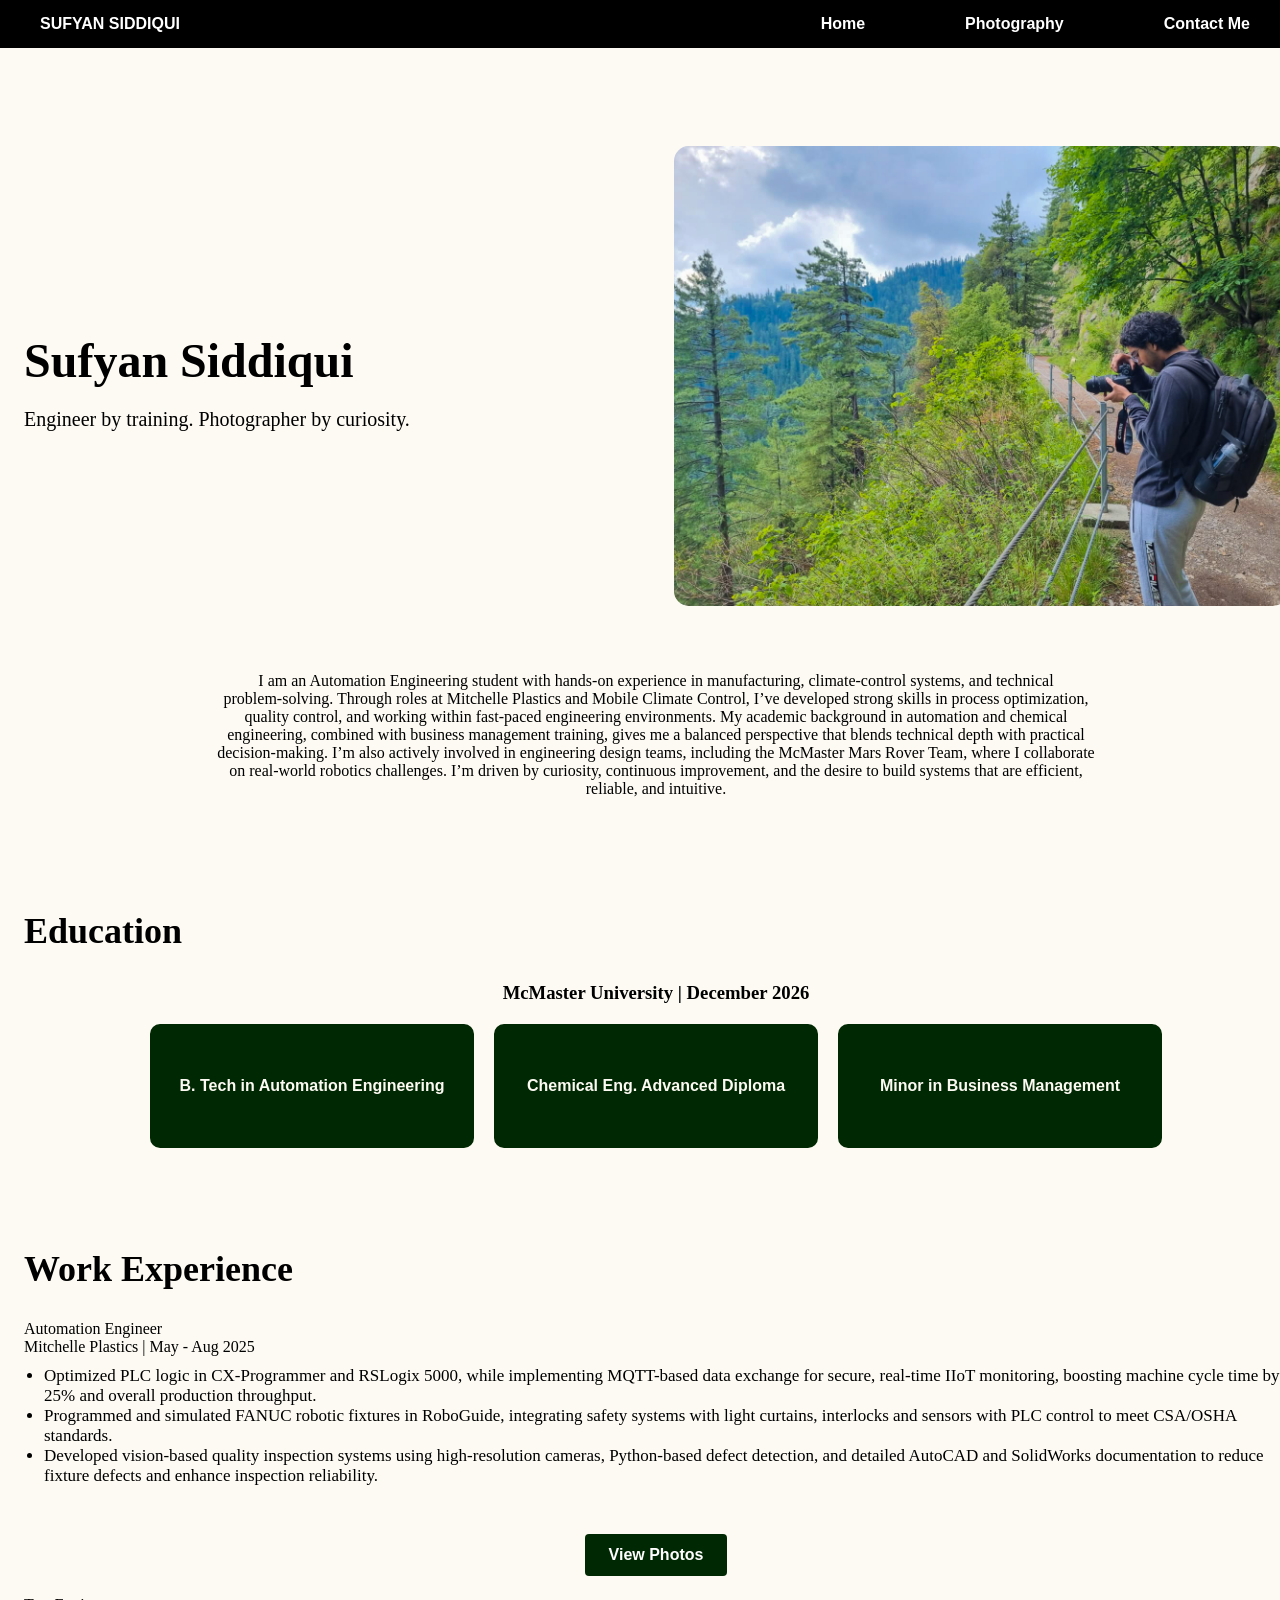
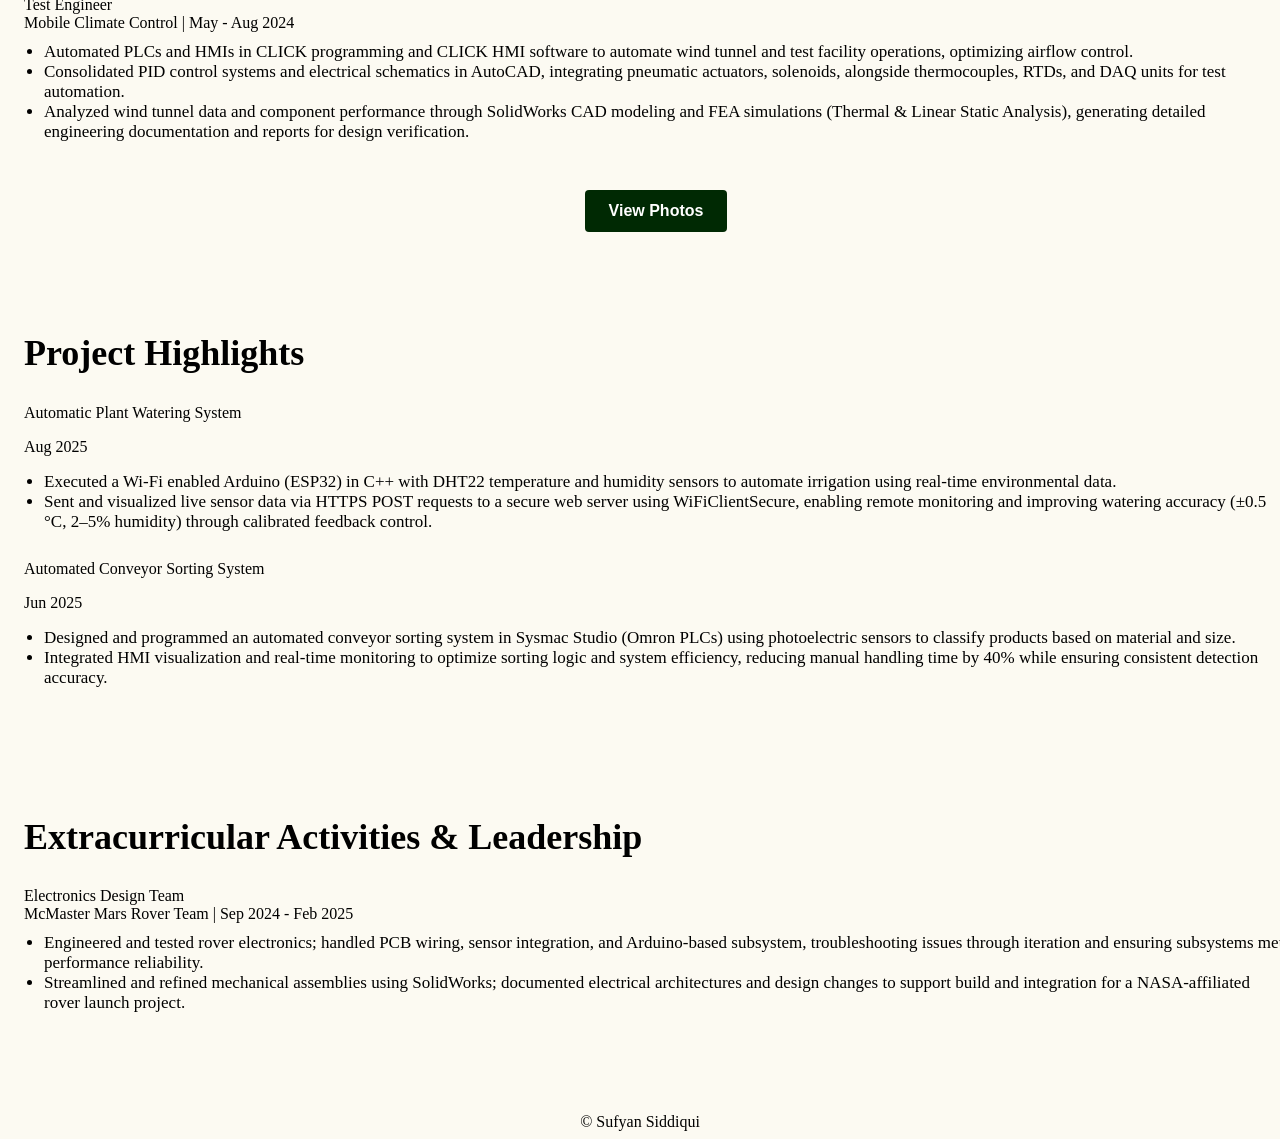
==== index.html @ 620c3e30 "Initial commit for personal webpage" ====
<!DOCTYPE html>
<html>
<!--
    SA: I, Sufyan Siddiqui, 400469024 certify that this material is my orignal work. 
    No other person's work has been used without due acknowledgement.
    I have also not made my work available to anyone else.    -->
<html lang="en">

<head>
    <meta charset="UTF-8" />
    <meta name="viewport" content="width=device-width, initial-scale=1.0" />
    <link rel="preconnect" href="https://fonts.googleapis.com">
    <link rel="preconnect" href="https://fonts.gstatic.com" crossorigin>
    <link
        href="https://fonts.googleapis.com/css2?family=Forum&family=Instrument+Serif:ital@0;1&family=Open+Sans:ital,wght@0,300..800;1,300..800&family=Raleway:ital,wght@0,100..900;1,100..900&family=Sour+Gummy:ital,wght@0,100..900;1,100..900&display=swap"
        rel="stylesheet">
    <link rel="stylesheet" href="styles.css" />
</head>


<body>
    <!-- navbar -->
    <nav class="top-nav">
        <span style="color: white; text-align: left; font-weight: bold; flex: 1;">SUFYAN SIDDIQUI</span>
        <a href="/index.html">Home</a>
        <a href="/photography.html">Photography</a>
        <a href="/contact.html">Contact Me</a>
    </nav>

    <div class="container">

        <!-- hero section -->
        <div class="hero-section" style="display: flex; flex-direction: column; align-items: center;">
            <div class="hero-content">

                <div class="hero-text">
                    <h1>Sufyan Siddiqui</h1>
                    <p>Engineer by training. Photographer by curiosity.</p>
                </div>

                <div class="hero-image">
                    <img src="pic.jpg" alt="hero-image" style="border-radius: 15px; width: 1000px;">
                </div>
            </div>

            <div style="width: 70%; margin: 0 auto;">
                <p style="text-align: center;">
                    I am an Automation Engineering student with hands‑on experience in manufacturing, climate‑control
                    systems, and technical problem‑solving. Through roles at Mitchelle Plastics and Mobile Climate
                    Control,
                    I’ve developed strong skills in process optimization, quality control, and working within fast‑paced
                    engineering environments. My academic background in automation and chemical engineering, combined
                    with
                    business management training, gives me a balanced perspective that blends technical depth with
                    practical
                    decision‑making. I’m also actively involved in engineering design teams, including the McMaster Mars
                    Rover Team, where I collaborate on real‑world robotics challenges. I’m driven by curiosity,
                    continuous
                    improvement, and the desire to build systems that are efficient, reliable, and intuitive.
                </p>
            </div>
        </div>





        <!-- education section -->
        <section>
            <h2 style="text-align: left; font-size: 36px;">Education</h2>
            <div style="text-align: center;">

                <div>

                    <h3>McMaster University | December 2026</h3>
                </div>
            </div>
            <div class="education-boxes">
                <div class="education-box">

                    <strong>B. Tech in Automation Engineering</strong>

                </div>
                <div class="education-box">

                    <strong>Chemical Eng. Advanced Diploma</strong>

                </div>
                <div class="education-box">
                    <strong>Minor in Business Management</strong>
                </div>
            </div>
        </section>

        <!-- work experience section -->
        <section>
            <h2 style="text-align: left; font-size: 36px;">Work Experience</h2>

            <div class="experience-container">
                <div class="experience-card">
                    <div class="exp-left">
                        <div class="exp-text">
                            <div class="exp-title">Automation Engineer</div>
                            <div class="exp-subtitle">Mitchelle Plastics | May - Aug 2025</div>
                            <ul style="margin: 10px 0; padding-left: 20px; font-size: 17px;">
                                <li>Optimized PLC logic in CX-Programmer and RSLogix 5000, while implementing MQTT-based
                                    data
                                    exchange for secure, real-time IIoT monitoring, boosting machine cycle time by 25%
                                    and overall
                                    production throughput.</li>
                                <li>Programmed and simulated FANUC robotic fixtures in RoboGuide, integrating safety
                                    systems with
                                    light curtains, interlocks and sensors with PLC control to meet CSA/OSHA standards.
                                </li>
                                <li>Developed vision-based quality inspection systems using high-resolution cameras,
                                    Python-based
                                    defect detection, and detailed AutoCAD and SolidWorks documentation to reduce
                                    fixture defects
                                    and enhance inspection reliability.</li>
                            </ul>
                        </div>
                    </div>
                </div>
            </div>

            <br>

            <button class="view-photos-btn" onclick="toggleDropdown('dropdown1')">View Photos</button>

            <div class="photo-dropdown" id="dropdown1">
                <div class="slideshow-container" id="slideshow1">
                    <div class="slide-counter"><span class="current-slide">1</span> / <span
                            class="total-slides">4</span></div>

                    <div class="slide active">
                        <img src="mp1.jpeg" alt="Mitchelle Plastics 1">
                    </div>

                    <div class="slide">
                        <img src="mp2.jpeg" alt="Mitchelle Plastics 2">
                    </div>

                    <div class="slide">
                        <img src="mp3.jpeg" alt="Mitchelle Plastics 3">
                    </div>

                    <div class="slide">
                        <img src="mp4.jpeg" alt="Mitchelle Plastics 4">
                    </div>

                    <a class="prev" onclick="changeSlide(-1, 'slideshow1')">&#10094;</a>
                    <a class="next" onclick="changeSlide(1, 'slideshow1')">&#10095;</a>
                </div>
            </div>



            <div class="experience-card">
                <div class="exp-left">
                    <div class="exp-text">
                        <div class="exp-title">Test Engineer </div>
                        <div class="exp-subtitle">Mobile Climate Control | May - Aug 2024</div>
                        <ul style="margin: 10px 0; padding-left: 20px; font-size: 17px;">
                            <li>Automated PLCs and HMIs in CLICK programming and CLICK HMI software to automate wind
                                tunnel and
                                test
                                facility operations, optimizing airflow control.</li>
                            <li>Consolidated PID control systems and electrical schematics in AutoCAD, integrating
                                pneumatic
                                actuators,
                                solenoids, alongside thermocouples, RTDs, and DAQ units for test automation.</li>
                            <li>Analyzed wind tunnel data and component performance through SolidWorks CAD modeling and
                                FEA
                                simulations
                                (Thermal &amp; Linear Static Analysis), generating detailed engineering documentation
                                and
                                reports for design
                                verification.</li>
                        </ul>
                    </div>
                </div>
            </div><br>

            <button class="view-photos-btn" onclick="toggleDropdown('dropdown2')">View Photos</button>

            <div class="photo-dropdown" id="dropdown2">
                <div class="slideshow-container" id="slideshow2">
                    <div class="slide-counter"><span class="current-slide">1</span> / <span
                            class="total-slides">3</span></div>

                    <div class="slide active">
                        <img src="mcc1.jpeg" alt="Mobile Climate Control 1">
                    </div>

                    <div class="slide">
                        <img src="mcc2.jpeg" alt="Mobile Climate Control 2">
                    </div>

                    <div class="slide">

                        <img src="mcc3.jpeg" alt="Mobile Climate Control 3">
                    </div>

                    <a class="prev" onclick="changeSlide(-1, 'slideshow2')">&#10094;</a>
                    <a class="next" onclick="changeSlide(1, 'slideshow2')">&#10095;</a>
                </div>
            </div>

        </section>

        <section>
            <h2 style="text-align: left; font-size: 36px;">Project Highlights</h2>


            <div class="experience-card">
                <div class="exp-left">
                    <div class="exp-text">
                        <div class="exp-title">Automatic Plant Watering System</div>
                        <p class="exp-subtitle">Aug 2025</p>
                        <ul style="margin: 10px 0; padding-left: 20px; font-size: 17px;">
                            <li> Executed a Wi-Fi enabled Arduino (ESP32) in C++ with DHT22 temperature and humidity
                                sensors to
                                automate
                                irrigation using real-time environmental data.</li>
                            <li>Sent and visualized live sensor data via HTTPS POST requests to a secure web server
                                using
                                WiFiClientSecure,
                                enabling
                                remote monitoring and improving watering accuracy (±0.5 °C, 2–5% humidity) through
                                calibrated
                                feedback
                                control.</li>
                        </ul>
                    </div>
                </div>
            </div><br>


            <div class="experience-card">
                <div class="exp-left">
                    <div class="exp-text">
                        <div class="exp-title">Automated Conveyor Sorting System</div>
                        <p class="exp-subtitle">Jun 2025</p>
                        <ul style="margin: 10px 0; padding-left: 20px; font-size: 17px;">
                            <li> Designed and programmed an automated conveyor sorting system in Sysmac Studio (Omron
                                PLCs)
                                using
                                photoelectric sensors to classify products based on material and size.</li>
                            <li>Integrated HMI visualization and real-time monitoring to optimize sorting logic and
                                system
                                efficiency, reducing manual handling time by 40% while ensuring consistent detection
                                accuracy.
                            </li>
                        </ul>
                    </div>
                </div>
            </div><br>
        </section>

        <section class="section">
            <h2 style="text-align: left; font-size: 36px;">Extracurricular Activities & Leadership</h2>



            <div class="experience-card">
                <div class="exp-left">
                    <div class="exp-text">
                        <div class="exp-title">Electronics Design Team </div>
                        <div class="exp-subtitle">McMaster Mars Rover Team | Sep 2024 - Feb 2025</div>
                        <ul style="margin: 10px 0; padding-left: 20px; font-size: 17px;">
                            <li>Engineered and tested rover electronics; handled PCB wiring, sensor integration, and
                                Arduino-based
                                subsystem, troubleshooting issues through iteration and ensuring subsystems met
                                performance
                                reliability.</li>
                            <li>Streamlined and refined mechanical assemblies using SolidWorks; documented electrical
                                architectures and
                                design changes to support build and integration for a NASA-affiliated rover launch
                                project.</li>

                        </ul>
                    </div>
                </div>
            </div>
        </section>
    </div>


    <footer style="text-align: center;">
        &#169;  Sufyan Siddiqui
    </footer>




    <script>
        function toggleDropdown(dropdownId) {
            const dropdown = document.getElementById(dropdownId);
            dropdown.classList.toggle('active');
        }

        function changeSlide(direction, slideshowId) {
            const slideshow = document.getElementById(slideshowId);
            const slides = slideshow.getElementsByClassName('slide');
            const counter = slideshow.querySelector('.current-slide');

            let currentIndex = 0;
            for (let i = 0; i < slides.length; i++) {
                if (slides[i].classList.contains('active')) {
                    currentIndex = i;
                    slides[i].classList.remove('active');
                    break;
                }
            }

            currentIndex += direction;

            if (currentIndex >= slides.length) {
                currentIndex = 0;
            } else if (currentIndex < 0) {
                currentIndex = slides.length - 1;
            }

            slides[currentIndex].classList.add('active');
            counter.textContent = currentIndex + 1;
        }
    </script>
</body>

</html>
---- styles.css ----
.container {
  max-width: 1500px;
  width: 100%;
  margin: 0 auto;
  padding: 0 16px;
}


.top-nav {
    position: fixed;
    top: 0;
    left: 0;
    width: 100%;
    background: rgb(0, 0, 0);
    display: flex;
    justify-content: flex-end;
    gap: 30px;
    padding: 15px 40px;
    padding-right: 100px;
    z-index: 1000;
    font-family: "Arial", sans-serif;
}

.top-nav a {
    color: white;
    text-decoration: none;
    font-size: 16px;
    font-weight: 600;
    padding-right: 70px;

}

.top-nav a:hover {
    text-decoration: underline;
}

body {
    background-color: rgb(252, 250, 242);
    margin-top: 80px;
    font-family: Cambria, Cochin, Georgia, Times, 'Times New Roman', serif;
}

/* Section spacing based on screen size */
section,
.section {
    margin-bottom: clamp(40px, 8vw, 100px);
}

/* Hero section styles */
.hero-section {
    display: flex;
    justify-content: center;
    align-items: center;
    gap: clamp(20px, 5vw, 50px);
    min-height: 800px;
}

.hero-content {
    display: flex;
    flex-direction: row;
    gap: clamp(20px, 5vw, 50px);
    align-items: center;
}

.hero-text {
    flex: 1;
    max-width: 600px;
}

.hero-text h1 {
    font-size: clamp(32px, 6vw, 48px);
    margin-bottom: 16px;
}

.hero-text p {
    font-size: clamp(16px, 2.5vw, 20px);
}

.hero-image {
    flex: 1;
    display: flex;
    justify-content: center;
    align-items: center;
}

.hero-image img {
    max-width: 100%;
    height: auto;
    width: clamp(300px, 80vw, 500px);
}

/* Education boxes */
.education-boxes {
    display: flex;
    gap: 20px;
    justify-content: center;
    margin: 20px 0;
    font-family: 'Poppins', sans-serif;
    flex-wrap: wrap;
    color: rgb(252, 250, 242);
}

.education-box {
    width: 300px;
    height: 100px;
    border: 2px solid rgb(0, 41, 3);
    display: flex;
    align-items: center;
    justify-content: center;
    text-align: center;
    background-color: rgb(0, 41, 3);
    padding: 10px;
    border-radius: 10px;
}





.slideshow-container {
    position: relative;
    max-width: 600px;
    width: 90%;
    margin: 20px auto;
    background-color: #000;
    border-radius: 8px;
    overflow: hidden;
}

/* Photo dropdown styles */
.photo-dropdown {
    display: none;
    overflow: hidden;
    transition: max-height 0.3s ease-out;
}

.photo-dropdown.active {
    display: block;
}

.view-photos-btn {
    display: block;
    margin: 20px auto;
    padding: 12px 24px;
    background-color: rgb(0, 41, 3);
    color: white;
    border: none;
    border-radius: 4px;
    font-size: 16px;
    font-weight: 600;
    cursor: pointer;
    transition: background-color 0.3s ease;
}

.view-photos-btn:hover {
    background-color: rgb(0, 60, 5);
}

.view-photos-btn:active {
    background-color: rgb(0, 30, 2);
}

.slide {
    display: none;
    width: 100%;
}

.slide.active {
    display: block;
}

.slide img {
    width: 100%;
    height: auto;
    display: block;
}

.prev,
.next {
    cursor: pointer;
    position: absolute;
    top: 50%;
    width: auto;
    margin-top: -22px;
    padding: 16px;
    color: white;
    font-weight: bold;
    font-size: 18px;
    transition: 0.3s ease;
    border-radius: 0 3px 3px 0;
    user-select: none;
    background-color: rgba(0, 0, 0, 0.5);
}

.next {
    right: 0;
    border-radius: 3px 0 0 3px;
}

.prev:hover,
.next:hover {
    background-color: rgba(0, 0, 0, 0.8);
}

.slide-counter {
    color: #f2f2f2;
    font-size: 14px;
    padding: 8px 12px;
    position: absolute;
    top: 10px;
    right: 10px;
    background-color: rgba(0, 0, 0, 0.5);
    border-radius: 4px;
}
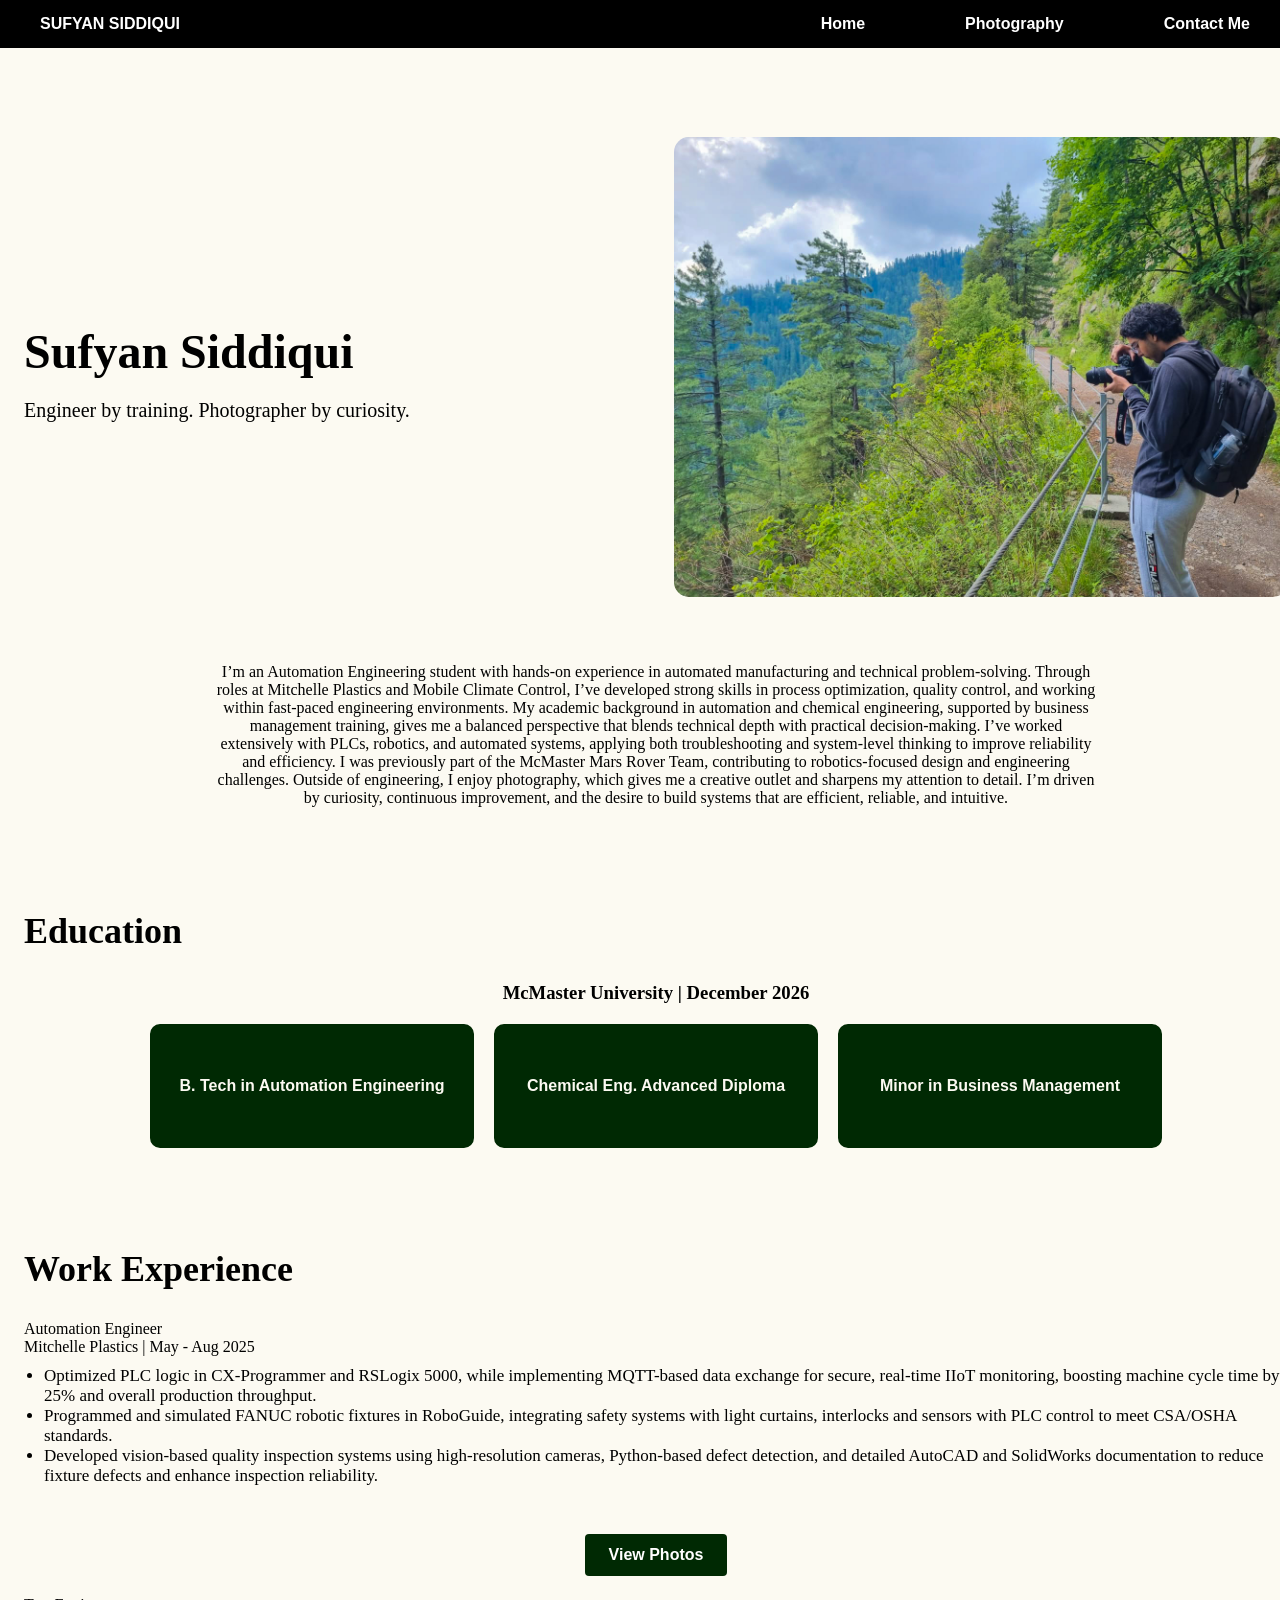
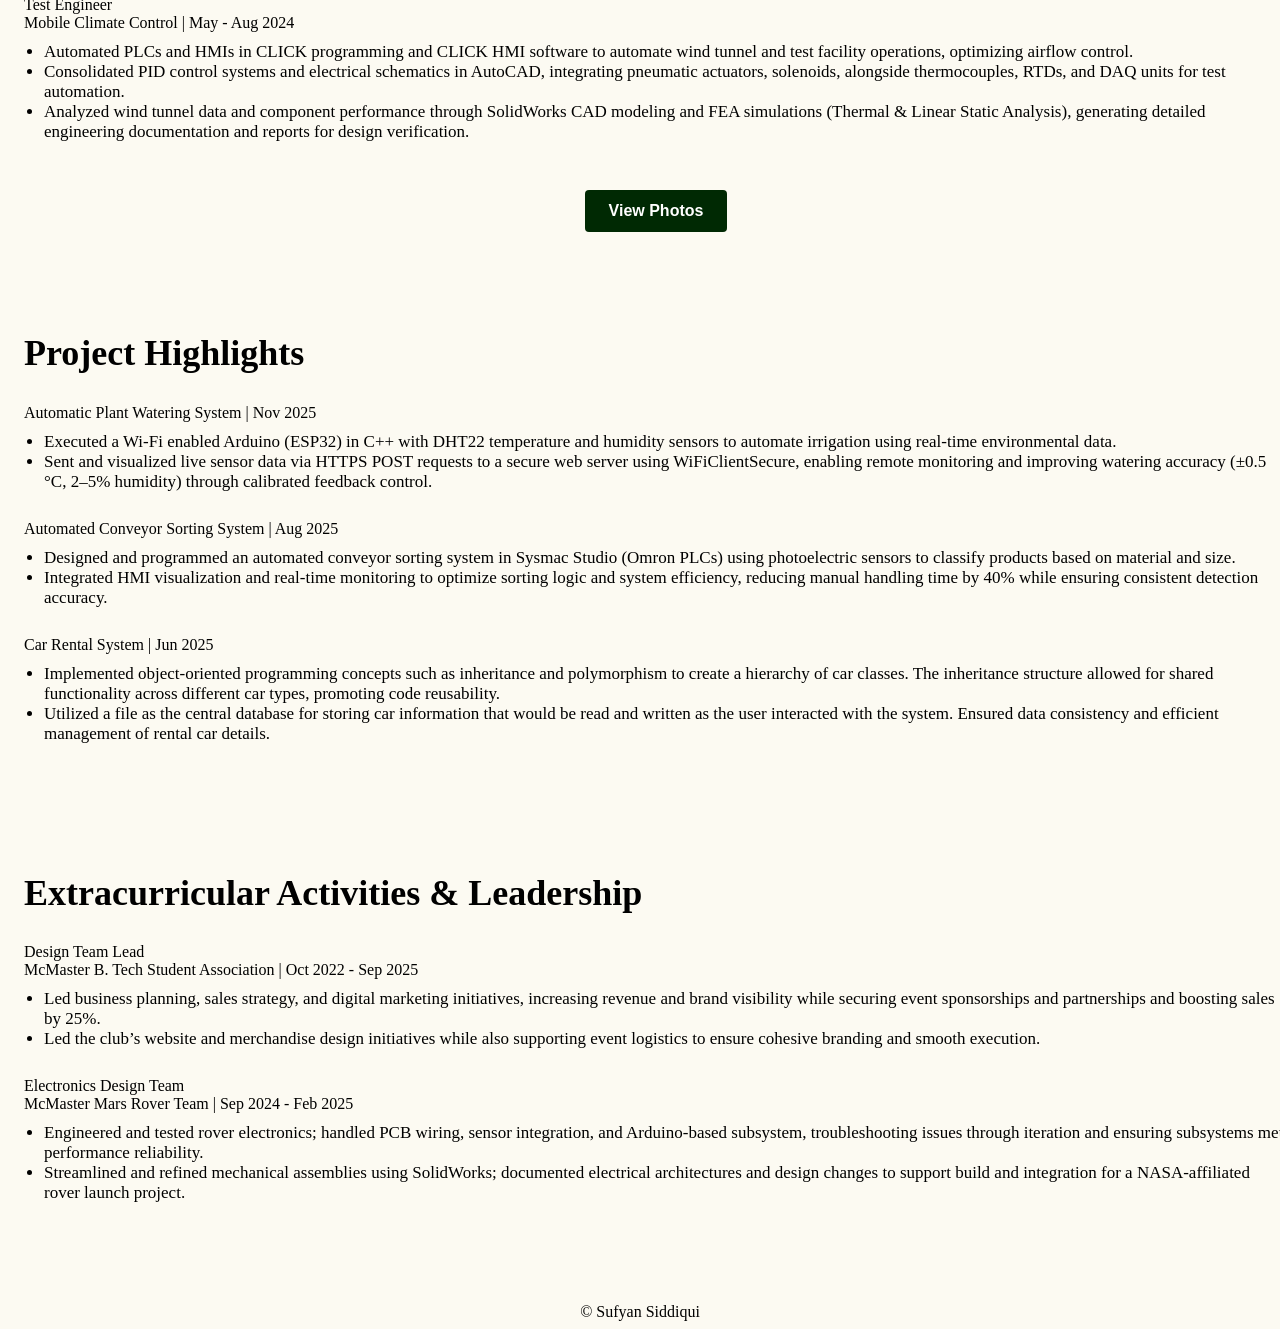
==== commit 4020039c: "added another club and project" ====
--- a/index.html
+++ b/index.html
@@ -45,19 +45,19 @@
 
             <div style="width: 70%; margin: 0 auto;">
                 <p style="text-align: center;">
-                    I am an Automation Engineering student with hands‑on experience in manufacturing, climate‑control
-                    systems, and technical problem‑solving. Through roles at Mitchelle Plastics and Mobile Climate
-                    Control,
-                    I’ve developed strong skills in process optimization, quality control, and working within fast‑paced
-                    engineering environments. My academic background in automation and chemical engineering, combined
-                    with
-                    business management training, gives me a balanced perspective that blends technical depth with
-                    practical
-                    decision‑making. I’m also actively involved in engineering design teams, including the McMaster Mars
-                    Rover Team, where I collaborate on real‑world robotics challenges. I’m driven by curiosity,
-                    continuous
-                    improvement, and the desire to build systems that are efficient, reliable, and intuitive.
-                </p>
+                    I’m an Automation Engineering student with hands‑on experience in automated manufacturing and
+                    technical problem‑solving. Through roles at Mitchelle Plastics and Mobile Climate
+                    Control, I’ve developed strong skills in process optimization, quality control, and working within
+                    fast‑paced engineering environments. My academic background in automation and chemical
+                    engineering, supported by business management training, gives me a balanced perspective that blends
+                    technical depth with practical decision‑making.
+
+                    I’ve worked extensively with PLCs, robotics, and automated systems, applying both troubleshooting
+                    and system‑level thinking to improve reliability and efficiency. I was previously part of the
+                    McMaster Mars Rover Team, contributing to robotics‑focused design and engineering challenges.
+                    Outside of engineering, I enjoy photography, which gives me a creative outlet and sharpens my
+                    attention to detail. I’m driven by curiosity, continuous improvement, and the desire to build
+                    systems that are efficient, reliable, and intuitive.</p>
             </div>
         </div>
 
@@ -215,8 +215,7 @@
             <div class="experience-card">
                 <div class="exp-left">
                     <div class="exp-text">
-                        <div class="exp-title">Automatic Plant Watering System</div>
-                        <p class="exp-subtitle">Aug 2025</p>
+                        <div class="exp-title">Automatic Plant Watering System | Nov 2025</div>
                         <ul style="margin: 10px 0; padding-left: 20px; font-size: 17px;">
                             <li> Executed a Wi-Fi enabled Arduino (ESP32) in C++ with DHT22 temperature and humidity
                                 sensors to
@@ -239,8 +238,7 @@
             <div class="experience-card">
                 <div class="exp-left">
                     <div class="exp-text">
-                        <div class="exp-title">Automated Conveyor Sorting System</div>
-                        <p class="exp-subtitle">Jun 2025</p>
+                        <div class="exp-title">Automated Conveyor Sorting System | Aug 2025</div>
                         <ul style="margin: 10px 0; padding-left: 20px; font-size: 17px;">
                             <li> Designed and programmed an automated conveyor sorting system in Sysmac Studio (Omron
                                 PLCs)
@@ -255,6 +253,26 @@
                     </div>
                 </div>
             </div><br>
+
+            <div class="experience-card">
+                <div class="exp-left">
+                    <div class="exp-text">
+                        <div class="exp-title">Car Rental System | Jun 2025</div>
+                        <ul style="margin: 10px 0; padding-left: 20px; font-size: 17px;">
+                            <li> Implemented object-oriented programming concepts such as inheritance and polymorphism
+                                to create a
+                                hierarchy of car classes. The inheritance structure allowed for shared functionality
+                                across different car types,
+                                promoting code reusability.</li>
+                            <li>Utilized a file as the central database for storing car information that would be read
+                                and written as the user
+                                interacted with the system. Ensured data consistency and efficient management of rental
+                                car details.
+                            </li>
+                        </ul>
+                    </div>
+                </div>
+            </div><br>
         </section>
 
         <section class="section">
@@ -262,6 +280,24 @@
 
 
 
+            <div class="experience-card">
+                <div class="exp-left">
+                    <div class="exp-text">
+                        <div class="exp-title">Design Team Lead </div>
+                        <div class="exp-subtitle">McMaster B. Tech Student Association | Oct 2022 - Sep 2025</div>
+                        <ul style="margin: 10px 0; padding-left: 20px; font-size: 17px;">
+                            <li>Led business planning, sales strategy, and digital marketing initiatives, increasing
+                                revenue and brand
+                                visibility while securing event sponsorships and partnerships and boosting sales by 25%.
+                            </li>
+                            <li>Led the club’s website and merchandise design initiatives while also supporting event
+                                logistics to ensure cohesive branding and smooth execution.</li>
+
+                        </ul>
+                    </div>
+                </div>
+            </div>
+            <br>
             <div class="experience-card">
                 <div class="exp-left">
                     <div class="exp-text">
@@ -287,7 +323,7 @@
 
 
     <footer style="text-align: center;">
-        &#169;  Sufyan Siddiqui
+        &#169; Sufyan Siddiqui
     </footer>
 
 
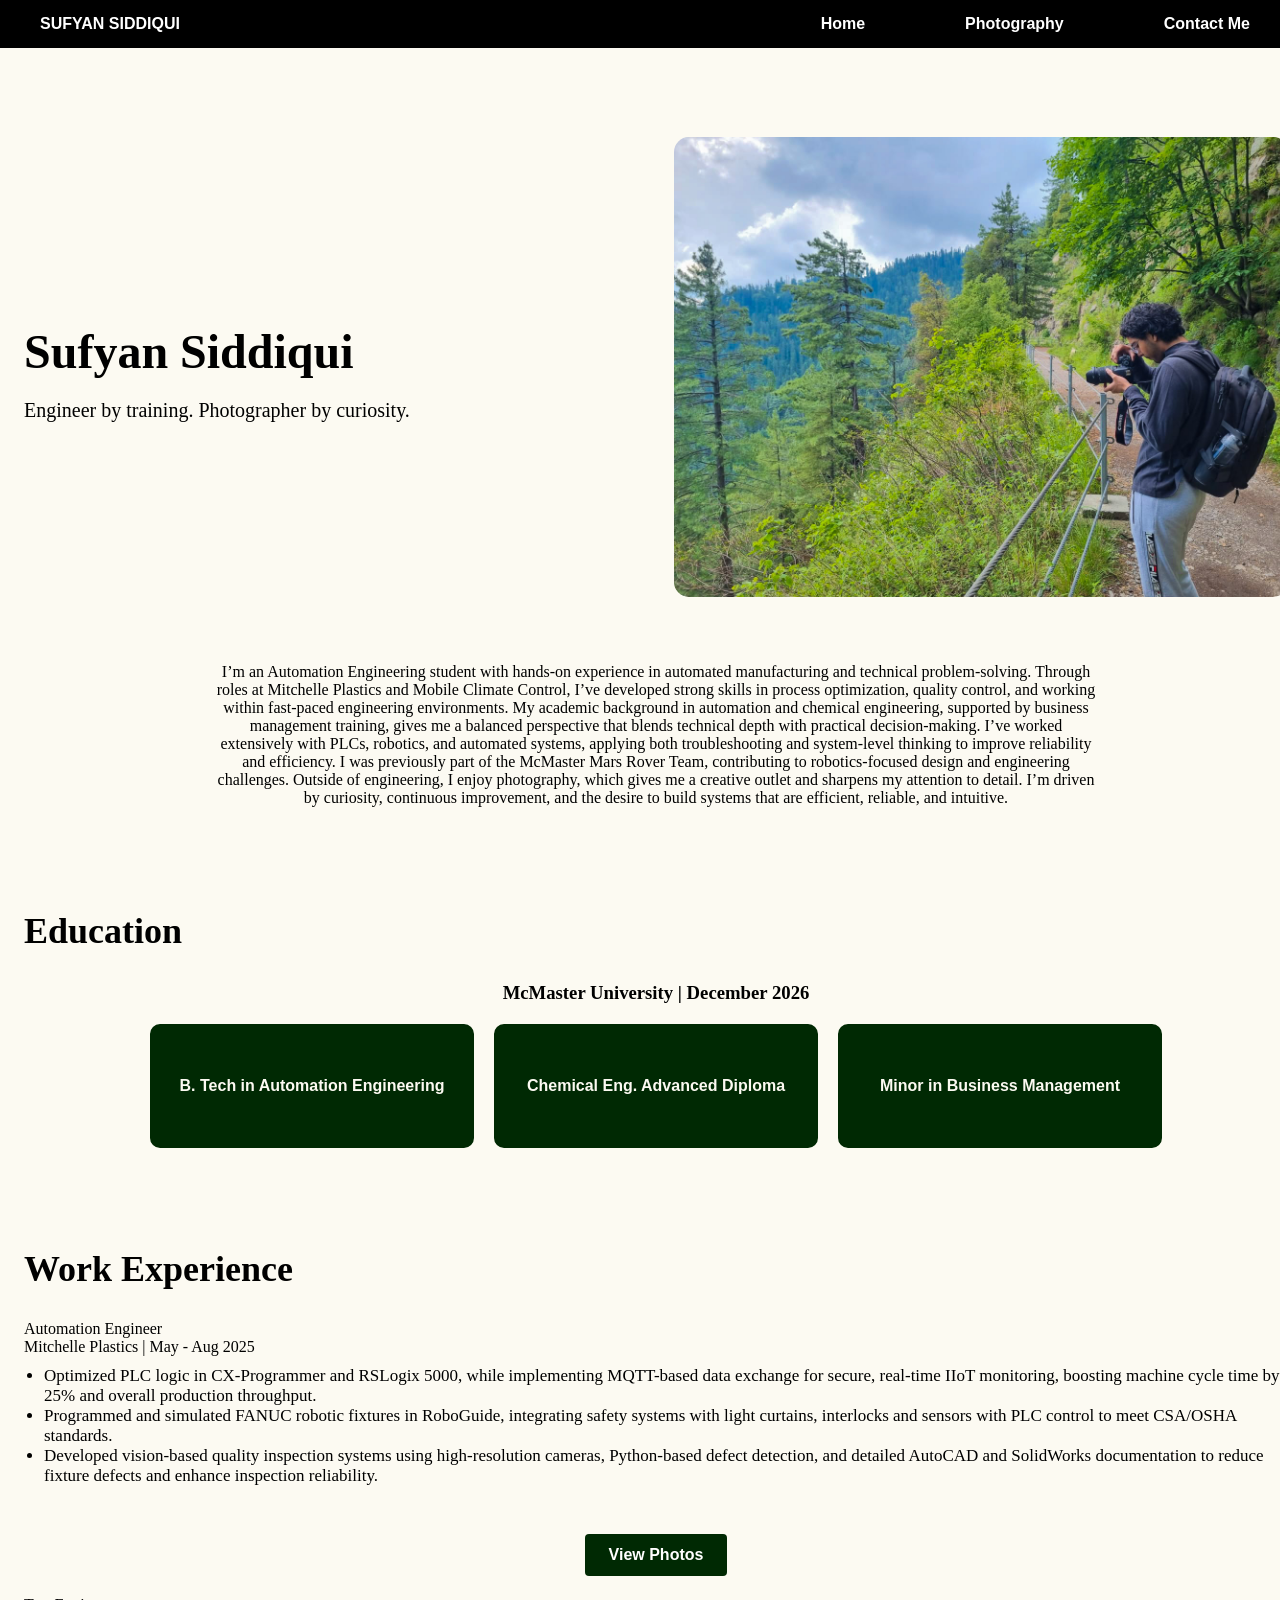
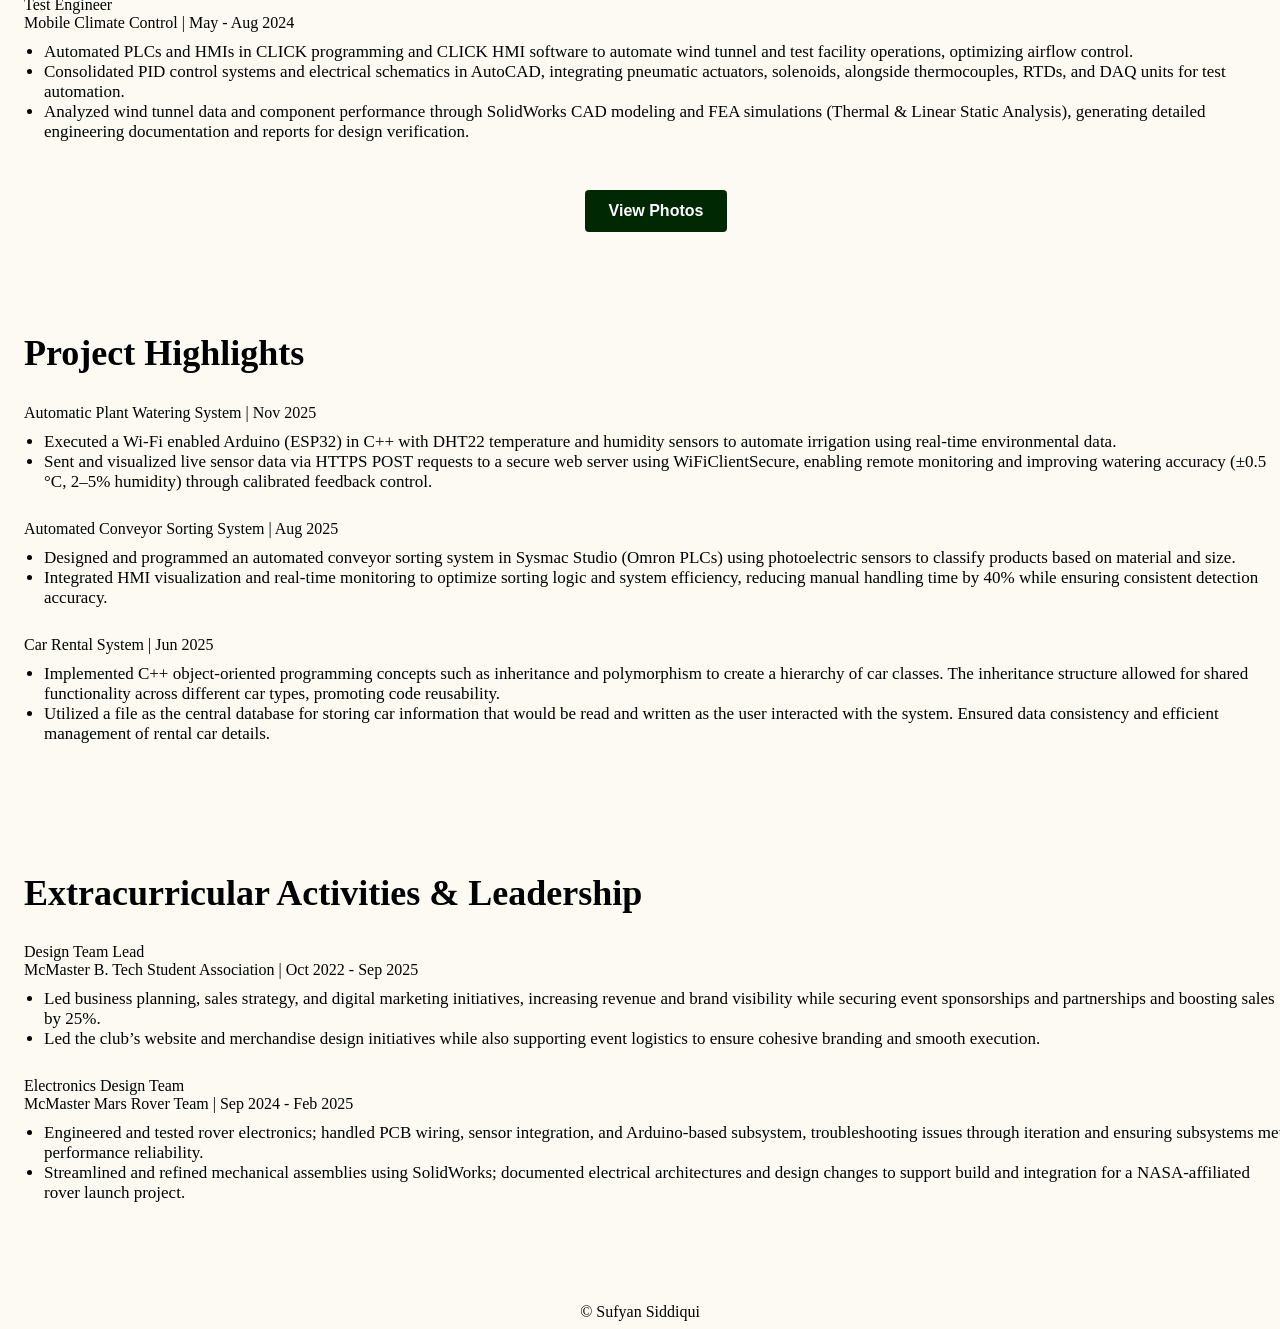
==== commit b81bda46: "fixed project description" ====
--- a/index.html
+++ b/index.html
@@ -259,7 +259,7 @@
                     <div class="exp-text">
                         <div class="exp-title">Car Rental System | Jun 2025</div>
                         <ul style="margin: 10px 0; padding-left: 20px; font-size: 17px;">
-                            <li> Implemented object-oriented programming concepts such as inheritance and polymorphism
+                            <li> Implemented C++ object-oriented programming concepts such as inheritance and polymorphism
                                 to create a
                                 hierarchy of car classes. The inheritance structure allowed for shared functionality
                                 across different car types,
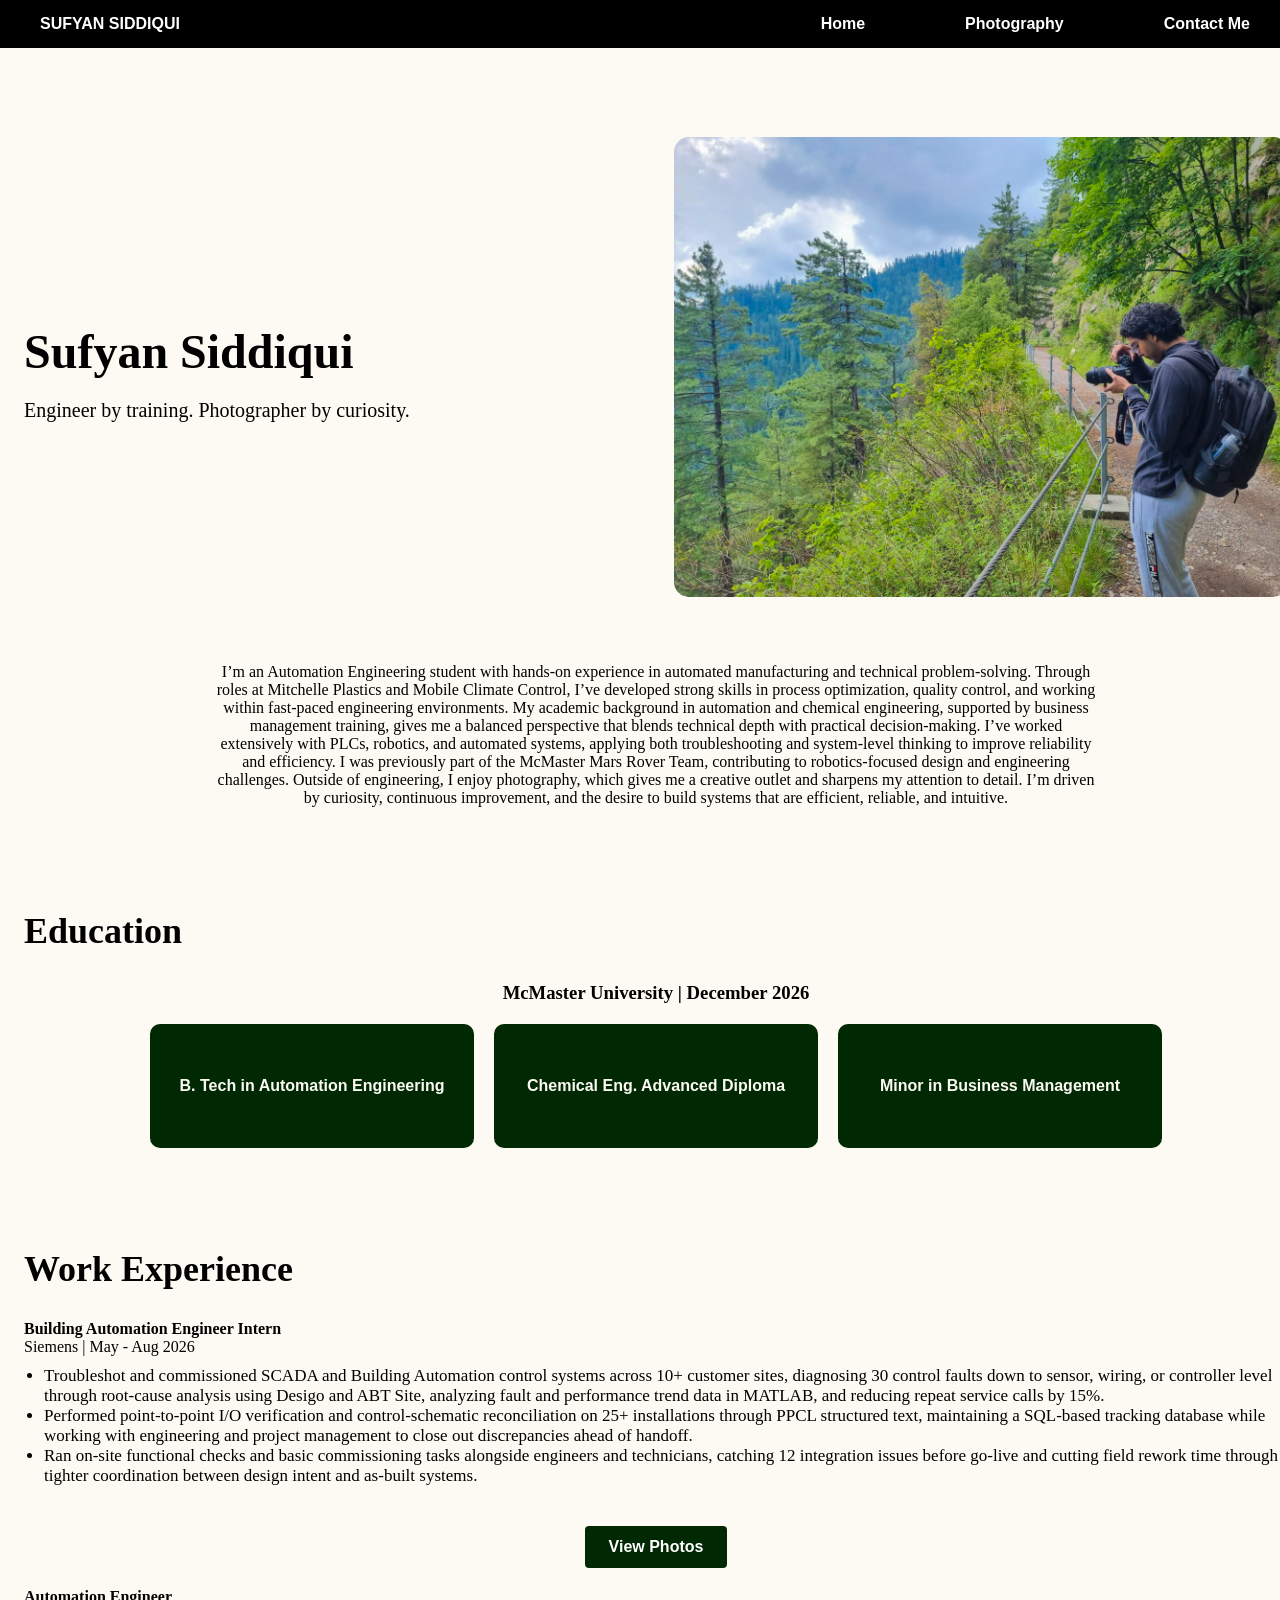
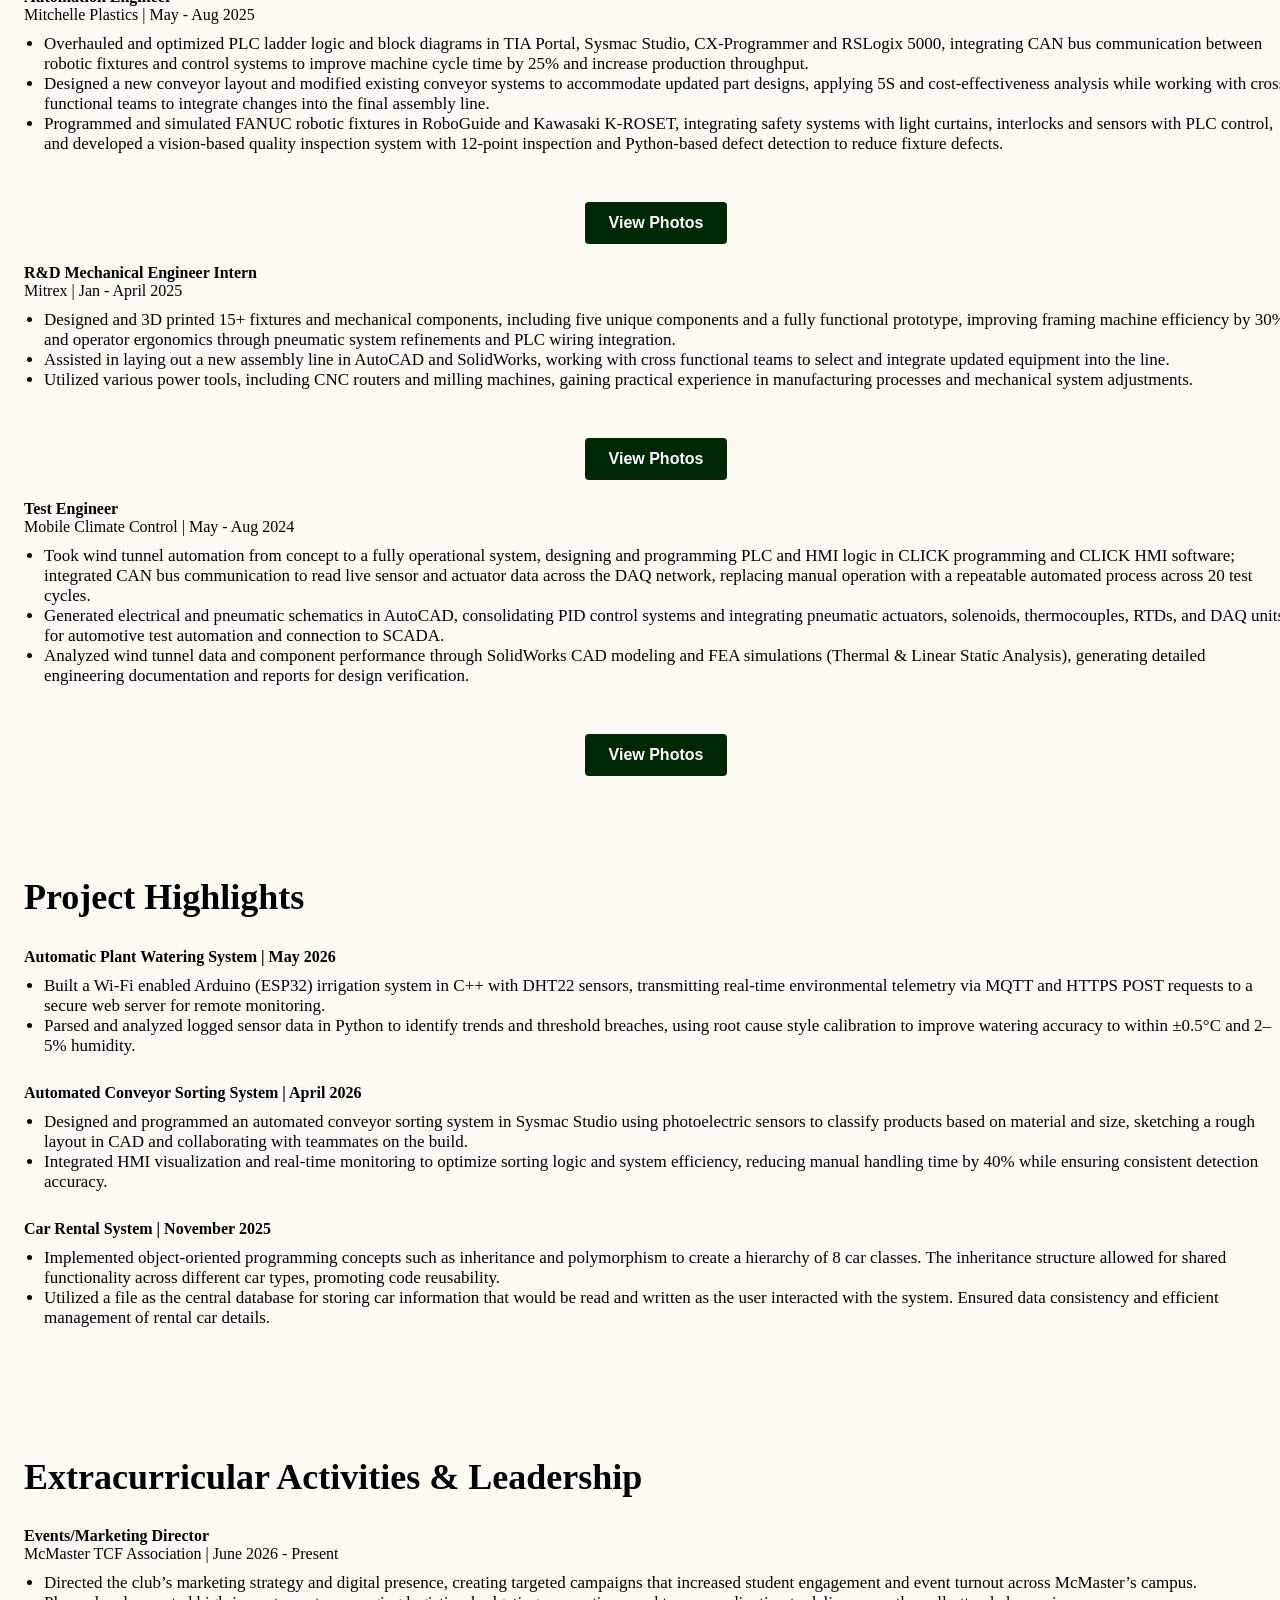
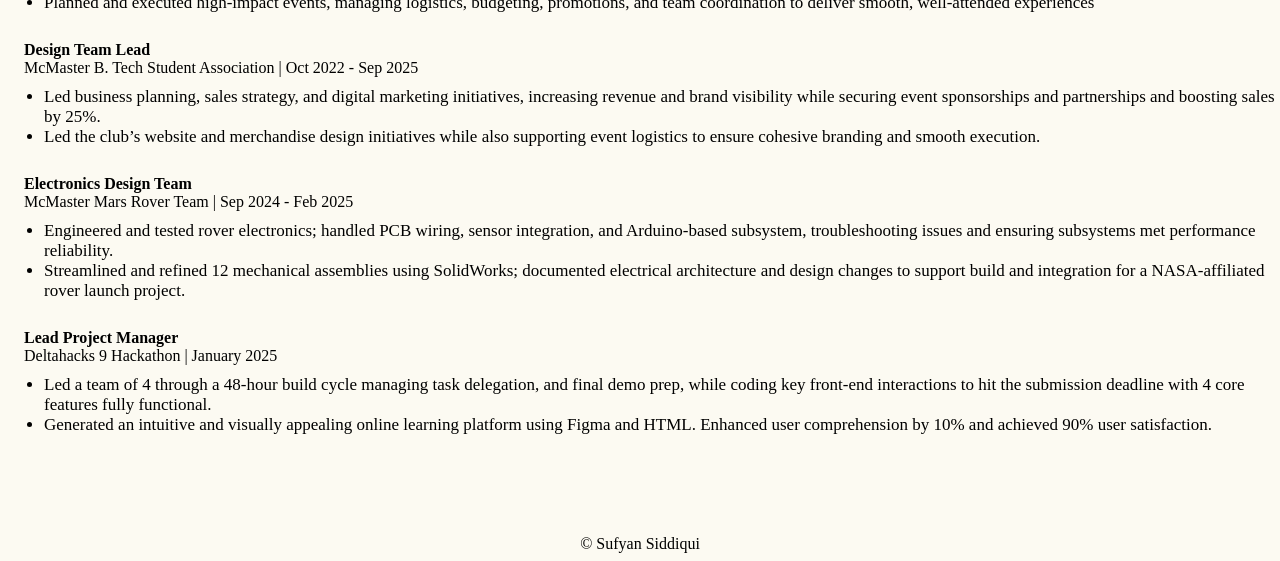
==== commit 062c2560: "changed home name to index" ====
--- a/index.html
+++ b/index.html
@@ -1,12 +1,9 @@
 <!DOCTYPE html>
 <html>
-<!--
-    SA: I, Sufyan Siddiqui, 400469024 certify that this material is my orignal work. 
-    No other person's work has been used without due acknowledgement.
-    I have also not made my work available to anyone else.    -->
 <html lang="en">
 
 <head>
+    <title>Sufyan Siddiqui - Portfolio</title>
     <meta charset="UTF-8" />
     <meta name="viewport" content="width=device-width, initial-scale=1.0" />
     <link rel="preconnect" href="https://fonts.googleapis.com">
@@ -100,30 +97,32 @@
                 <div class="experience-card">
                     <div class="exp-left">
                         <div class="exp-text">
-                            <div class="exp-title">Automation Engineer</div>
-                            <div class="exp-subtitle">Mitchelle Plastics | May - Aug 2025</div>
+                            <div class="exp-title"><strong>Building Automation Engineer Intern</strong></div>
+                            <div class="exp-subtitle">Siemens | May - Aug 2026</div>
                             <ul style="margin: 10px 0; padding-left: 20px; font-size: 17px;">
-                                <li>Optimized PLC logic in CX-Programmer and RSLogix 5000, while implementing MQTT-based
-                                    data
-                                    exchange for secure, real-time IIoT monitoring, boosting machine cycle time by 25%
-                                    and overall
-                                    production throughput.</li>
-                                <li>Programmed and simulated FANUC robotic fixtures in RoboGuide, integrating safety
-                                    systems with
-                                    light curtains, interlocks and sensors with PLC control to meet CSA/OSHA standards.
+                                <li>Troubleshot and commissioned SCADA and Building Automation control systems across
+                                    10+ customer sites,
+                                    diagnosing 30 control faults down to sensor, wiring, or controller level through
+                                    root-cause analysis using
+                                    Desigo and ABT Site, analyzing fault and performance trend data in MATLAB, and
+                                    reducing repeat service
+                                    calls by 15%. </li>
+                                <li>Performed point-to-point I/O verification and control-schematic reconciliation on
+                                    25+ installations through
+                                    PPCL structured text, maintaining a SQL-based tracking database while working with
+                                    engineering and project
+                                    management to close out discrepancies ahead of handoff.
                                 </li>
-                                <li>Developed vision-based quality inspection systems using high-resolution cameras,
-                                    Python-based
-                                    defect detection, and detailed AutoCAD and SolidWorks documentation to reduce
-                                    fixture defects
-                                    and enhance inspection reliability.</li>
+                                <li>Ran on-site functional checks and basic commissioning tasks alongside engineers and
+                                    technicians, catching
+                                    12 integration issues before go-live and cutting field rework time through tighter
+                                    coordination between
+                                    design intent and as-built systems.</li><br>
                             </ul>
                         </div>
                     </div>
                 </div>
             </div>
-
-            <br>
 
             <button class="view-photos-btn" onclick="toggleDropdown('dropdown1')">View Photos</button>
 
@@ -133,19 +132,19 @@
                             class="total-slides">4</span></div>
 
                     <div class="slide active">
-                        <img src="mp1.jpeg" alt="Mitchelle Plastics 1">
-                    </div>
-
-                    <div class="slide">
-                        <img src="mp2.jpeg" alt="Mitchelle Plastics 2">
-                    </div>
-
-                    <div class="slide">
-                        <img src="mp3.jpeg" alt="Mitchelle Plastics 3">
-                    </div>
-
-                    <div class="slide">
-                        <img src="mp4.jpeg" alt="Mitchelle Plastics 4">
+                        <img src="Siemens4.jpeg" alt="Siemens 1">
+                    </div>
+
+                    <div class="slide">
+                        <img src="Siemens2.jpeg" alt="Siemens 2">
+                    </div>
+
+                    <div class="slide">
+                        <img src="Siemens3.jpeg" alt="Siemens 3">
+                    </div>
+
+                    <div class="slide">
+                        <img src="Siemens1.jpeg" alt="Siemens 4">
                     </div>
 
                     <a class="prev" onclick="changeSlide(-1, 'slideshow1')">&#10094;</a>
@@ -153,52 +152,59 @@
                 </div>
             </div>
 
-
-
-            <div class="experience-card">
-                <div class="exp-left">
-                    <div class="exp-text">
-                        <div class="exp-title">Test Engineer </div>
-                        <div class="exp-subtitle">Mobile Climate Control | May - Aug 2024</div>
-                        <ul style="margin: 10px 0; padding-left: 20px; font-size: 17px;">
-                            <li>Automated PLCs and HMIs in CLICK programming and CLICK HMI software to automate wind
-                                tunnel and
-                                test
-                                facility operations, optimizing airflow control.</li>
-                            <li>Consolidated PID control systems and electrical schematics in AutoCAD, integrating
-                                pneumatic
-                                actuators,
-                                solenoids, alongside thermocouples, RTDs, and DAQ units for test automation.</li>
-                            <li>Analyzed wind tunnel data and component performance through SolidWorks CAD modeling and
-                                FEA
-                                simulations
-                                (Thermal &amp; Linear Static Analysis), generating detailed engineering documentation
-                                and
-                                reports for design
-                                verification.</li>
-                        </ul>
-                    </div>
-                </div>
-            </div><br>
+            <div class="experience-container">
+                <div class="experience-card">
+                    <div class="exp-left">
+                        <div class="exp-text">
+                            <div class="exp-title"><strong>Automation Engineer</strong></div>
+                            <div class="exp-subtitle">Mitchelle Plastics | May - Aug 2025</div>
+                            <ul style="margin: 10px 0; padding-left: 20px; font-size: 17px;">
+                                <li>Overhauled and optimized PLC ladder logic and block diagrams in TIA Portal, Sysmac
+                                    Studio, CX-Programmer
+                                    and RSLogix 5000, integrating CAN bus communication between robotic fixtures and
+                                    control systems to
+                                    improve machine cycle time by 25% and increase production throughput. </li>
+                                <li>Designed a new conveyor layout and modified existing conveyor systems to accommodate
+                                    updated part
+                                    designs, applying 5S and cost-effectiveness analysis while working with cross
+                                    functional teams to integrate
+                                    changes into the final assembly line.
+                                </li>
+                                <li>Programmed and simulated FANUC robotic fixtures in RoboGuide and Kawasaki K-ROSET,
+                                    integrating safety
+                                    systems with light curtains, interlocks and sensors with PLC control, and developed
+                                    a vision-based quality
+                                    inspection system with 12-point inspection and Python-based defect detection to
+                                    reduce fixture defects. </li>
+                            </ul>
+                        </div>
+                    </div>
+                </div>
+            </div>
+
+            <br>
 
             <button class="view-photos-btn" onclick="toggleDropdown('dropdown2')">View Photos</button>
 
             <div class="photo-dropdown" id="dropdown2">
                 <div class="slideshow-container" id="slideshow2">
                     <div class="slide-counter"><span class="current-slide">1</span> / <span
-                            class="total-slides">3</span></div>
+                            class="total-slides">4</span></div>
 
                     <div class="slide active">
-                        <img src="mcc1.jpeg" alt="Mobile Climate Control 1">
-                    </div>
-
-                    <div class="slide">
-                        <img src="mcc2.jpeg" alt="Mobile Climate Control 2">
-                    </div>
-
-                    <div class="slide">
-
-                        <img src="mcc3.jpeg" alt="Mobile Climate Control 3">
+                        <img src="mp4.jpeg" alt="Mitchelle Plastics 1">
+                    </div>
+
+                    <div class="slide">
+                        <img src="mp2.jpeg" alt="Mitchelle Plastics 2">
+                    </div>
+
+                    <div class="slide">
+                        <img src="mp3.jpeg" alt="Mitchelle Plastics 3">
+                    </div>
+
+                    <div class="slide">
+                        <img src="mp1.jpeg" alt="Mitchelle Plastics 4">
                     </div>
 
                     <a class="prev" onclick="changeSlide(-1, 'slideshow2')">&#10094;</a>
@@ -206,6 +212,99 @@
                 </div>
             </div>
 
+
+            <div class="experience-card">
+                <div class="exp-left">
+                    <div class="exp-text">
+                        <div class="exp-title"><strong>R&D Mechanical Engineer Intern </strong></div>
+                        <div class="exp-subtitle">Mitrex | Jan - April 2025</div>
+                        <ul style="margin: 10px 0; padding-left: 20px; font-size: 17px;">
+                            <li>Designed and 3D printed 15+ fixtures and mechanical components, including five unique
+                                components and a
+                                fully functional prototype, improving framing machine efficiency by 30% and operator
+                                ergonomics through
+                                pneumatic system refinements and PLC wiring integration.</li>
+                            <li>Assisted in laying out a new assembly line in AutoCAD and SolidWorks, working with cross
+                                functional teams
+                                to select and integrate updated equipment into the line.</li>
+                            <li>Utilized various power tools, including CNC routers and milling machines, gaining
+                                practical experience in
+                                manufacturing processes and mechanical system adjustments.
+                            </li>
+                        </ul>
+                    </div>
+                </div>
+            </div><br>
+
+             <button class="view-photos-btn" onclick="toggleDropdown('dropdown3')">View Photos</button>
+
+            <div class="photo-dropdown" id="dropdown3">
+                <div class="slideshow-container" id="slideshow3">
+                    <div class="slide-counter"><span class="current-slide">1</span> / <span
+                            class="total-slides">1</span></div>
+
+                    <div class="slide active">
+                        <img src="Mitrex1.jpeg" alt="Mitrex">
+                    </div>
+
+                    <a class="prev" onclick="changeSlide(-1, 'slideshow3')">&#10094;</a>
+                    <a class="next" onclick="changeSlide(1, 'slideshow3')">&#10095;</a>
+                </div>
+            </div>
+
+            <div class="experience-card">
+                <div class="exp-left">
+                    <div class="exp-text">
+                        <div class="exp-title"><strong>Test Engineer </strong></div>
+                        <div class="exp-subtitle">Mobile Climate Control | May - Aug 2024</div>
+                        <ul style="margin: 10px 0; padding-left: 20px; font-size: 17px;">
+                            <li>Took wind tunnel automation from concept to a fully operational system, designing and
+                                programming PLC
+                                and HMI logic in CLICK programming and CLICK HMI software; integrated CAN bus
+                                communication to read
+                                live sensor and actuator data across the DAQ network, replacing manual operation with a
+                                repeatable
+                                automated process across 20 test cycles.</li>
+                            <li>Generated electrical and pneumatic schematics in AutoCAD, consolidating PID control
+                                systems and
+                                integrating pneumatic actuators, solenoids, thermocouples, RTDs, and DAQ units for
+                                automotive test
+                                automation and connection to SCADA.</li>
+                            <li>Analyzed wind tunnel data and component performance through SolidWorks CAD modeling and
+                                FEA
+                                simulations (Thermal & Linear Static Analysis), generating detailed engineering
+                                documentation and reports
+                                for design verification.</li>
+                        </ul>
+                    </div>
+                </div>
+            </div><br>
+
+            <button class="view-photos-btn" onclick="toggleDropdown('dropdown4')">View Photos</button>
+
+            <div class="photo-dropdown" id="dropdown4">
+                <div class="slideshow-container" id="slideshow4">
+                    <div class="slide-counter"><span class="current-slide">1</span> / <span
+                            class="total-slides">3</span></div>
+
+                    <div class="slide active">
+                        <img src="mcc3.jpeg" alt="Mobile Climate Control 1">
+                    </div>
+
+                    <div class="slide">
+                        <img src="mcc1.jpeg" alt="Mobile Climate Control 2">
+                    </div>
+
+                    <div class="slide">
+
+                        <img src="mcc2.jpeg" alt="Mobile Climate Control 3">
+                    </div>
+
+                    <a class="prev" onclick="changeSlide(-1, 'slideshow4')">&#10094;</a>
+                    <a class="next" onclick="changeSlide(1, 'slideshow4')">&#10095;</a>
+                </div>
+            </div>
+
         </section>
 
         <section>
@@ -215,20 +314,12 @@
             <div class="experience-card">
                 <div class="exp-left">
                     <div class="exp-text">
-                        <div class="exp-title">Automatic Plant Watering System | Nov 2025</div>
-                        <ul style="margin: 10px 0; padding-left: 20px; font-size: 17px;">
-                            <li> Executed a Wi-Fi enabled Arduino (ESP32) in C++ with DHT22 temperature and humidity
-                                sensors to
-                                automate
-                                irrigation using real-time environmental data.</li>
-                            <li>Sent and visualized live sensor data via HTTPS POST requests to a secure web server
-                                using
-                                WiFiClientSecure,
-                                enabling
-                                remote monitoring and improving watering accuracy (±0.5 °C, 2–5% humidity) through
-                                calibrated
-                                feedback
-                                control.</li>
+                        <div class="exp-title"><strong>Automatic Plant Watering System | May 2026</strong></div>
+                        <ul style="margin: 10px 0; padding-left: 20px; font-size: 17px;">
+                            <li> Built a Wi-Fi enabled Arduino (ESP32) irrigation system in C++ with DHT22 sensors, transmitting real-time 
+environmental telemetry via MQTT and HTTPS POST requests to a secure web server for remote monitoring. </li>
+                            <li>Parsed and analyzed logged sensor data in Python to identify trends and threshold breaches, using root
+cause style calibration to improve watering accuracy to within ±0.5°C and 2–5% humidity. </li>
                         </ul>
                     </div>
                 </div>
@@ -238,16 +329,13 @@
             <div class="experience-card">
                 <div class="exp-left">
                     <div class="exp-text">
-                        <div class="exp-title">Automated Conveyor Sorting System | Aug 2025</div>
-                        <ul style="margin: 10px 0; padding-left: 20px; font-size: 17px;">
-                            <li> Designed and programmed an automated conveyor sorting system in Sysmac Studio (Omron
-                                PLCs)
-                                using
-                                photoelectric sensors to classify products based on material and size.</li>
-                            <li>Integrated HMI visualization and real-time monitoring to optimize sorting logic and
-                                system
-                                efficiency, reducing manual handling time by 40% while ensuring consistent detection
-                                accuracy.
+                        <div class="exp-title"><strong>Automated Conveyor Sorting System | April 2026</strong></div>
+                        <ul style="margin: 10px 0; padding-left: 20px; font-size: 17px;">
+                            <li>Designed and programmed an automated conveyor sorting system in Sysmac Studio using photoelectric 
+sensors to classify products based on material and size, sketching a rough layout in CAD and collaborating 
+with teammates on the build. </li>
+                            <li>Integrated HMI visualization and real-time monitoring to optimize sorting logic and system efficiency, 
+reducing manual handling time by 40% while ensuring consistent detection accuracy.
                             </li>
                         </ul>
                     </div>
@@ -257,17 +345,13 @@
             <div class="experience-card">
                 <div class="exp-left">
                     <div class="exp-text">
-                        <div class="exp-title">Car Rental System | Jun 2025</div>
-                        <ul style="margin: 10px 0; padding-left: 20px; font-size: 17px;">
-                            <li> Implemented C++ object-oriented programming concepts such as inheritance and polymorphism
-                                to create a
-                                hierarchy of car classes. The inheritance structure allowed for shared functionality
-                                across different car types,
-                                promoting code reusability.</li>
-                            <li>Utilized a file as the central database for storing car information that would be read
-                                and written as the user
-                                interacted with the system. Ensured data consistency and efficient management of rental
-                                car details.
+                        <div class="exp-title"><strong>Car Rental System | November 2025</strong></div>
+                        <ul style="margin: 10px 0; padding-left: 20px; font-size: 17px;">
+                            <li> Implemented object-oriented programming concepts such as inheritance and polymorphism to create a 
+hierarchy of 8 car classes. The inheritance structure allowed for shared functionality across different car 
+types, promoting code reusability. </li>
+                            <li>Utilized a file as the central database for storing car information that would be read and written as the user 
+interacted with the system. Ensured data consistency and efficient management of rental car details.  
                             </li>
                         </ul>
                     </div>
@@ -278,12 +362,24 @@
         <section class="section">
             <h2 style="text-align: left; font-size: 36px;">Extracurricular Activities & Leadership</h2>
 
-
-
-            <div class="experience-card">
-                <div class="exp-left">
-                    <div class="exp-text">
-                        <div class="exp-title">Design Team Lead </div>
+<div class="experience-card">
+                <div class="exp-left">
+                    <div class="exp-text">
+                        <div class="exp-title"><strong>Events/Marketing Director</strong> </div>
+                        <div class="exp-subtitle">McMaster TCF Association | June 2026 - Present</div>
+                        <ul style="margin: 10px 0; padding-left: 20px; font-size: 17px;">
+                            <li>Directed the club’s marketing strategy and digital presence, creating targeted campaigns that increased student engagement and event turnout across McMaster’s campus.</li>
+                            <li>Planned and executed high‑impact events, managing logistics, budgeting, promotions, and team coordination to deliver smooth, well‑attended experiences  </li>
+
+                        </ul>
+                    </div>
+                </div>
+            </div>
+<br>
+            <div class="experience-card">
+                <div class="exp-left">
+                    <div class="exp-text">
+                        <div class="exp-title"><strong>Design Team Lead</strong> </div>
                         <div class="exp-subtitle">McMaster B. Tech Student Association | Oct 2022 - Sep 2025</div>
                         <ul style="margin: 10px 0; padding-left: 20px; font-size: 17px;">
                             <li>Led business planning, sales strategy, and digital marketing initiatives, increasing
@@ -298,26 +394,40 @@
                 </div>
             </div>
             <br>
-            <div class="experience-card">
-                <div class="exp-left">
-                    <div class="exp-text">
-                        <div class="exp-title">Electronics Design Team </div>
+             <div class="experience-card">
+                <div class="exp-left">
+                    <div class="exp-text">
+                        <div class="exp-title"><strong>Electronics Design Team</strong> </div>
                         <div class="exp-subtitle">McMaster Mars Rover Team | Sep 2024 - Feb 2025</div>
                         <ul style="margin: 10px 0; padding-left: 20px; font-size: 17px;">
-                            <li>Engineered and tested rover electronics; handled PCB wiring, sensor integration, and
-                                Arduino-based
-                                subsystem, troubleshooting issues through iteration and ensuring subsystems met
-                                performance
-                                reliability.</li>
-                            <li>Streamlined and refined mechanical assemblies using SolidWorks; documented electrical
-                                architectures and
-                                design changes to support build and integration for a NASA-affiliated rover launch
-                                project.</li>
-
-                        </ul>
-                    </div>
-                </div>
-            </div>
+                            <li>Engineered and tested rover electronics; handled PCB wiring, sensor integration, and Arduino-based 
+subsystem, troubleshooting issues and ensuring subsystems met performance reliability.</li>
+                            <li>Streamlined and refined 12 mechanical assemblies using SolidWorks; documented electrical architecture 
+and design changes to support build and integration for a NASA-affiliated rover launch project.  </li>
+
+                        </ul>
+                    </div>
+                </div>
+            </div>
+<br>
+            <div class="experience-card">
+                <div class="exp-left">
+                    <div class="exp-text">
+                        <div class="exp-title"><strong>Lead Project Manager</strong> </div>
+                        <div class="exp-subtitle">Deltahacks 9 Hackathon  | January 2025</div>
+                        <ul style="margin: 10px 0; padding-left: 20px; font-size: 17px;">
+                            <li>Led a team of 4 through a 48-hour build cycle managing task delegation, and final demo prep, while coding 
+key front-end interactions to hit the submission deadline with 4 core features fully functional.
+                            </li>
+                            <li>Generated an intuitive and visually appealing online learning platform using Figma and HTML. Enhanced 
+user comprehension by 10% and achieved 90% user satisfaction. </li>
+
+                        </ul>
+                    </div>
+                </div>
+            </div>
+            
+           
         </section>
     </div>
 
